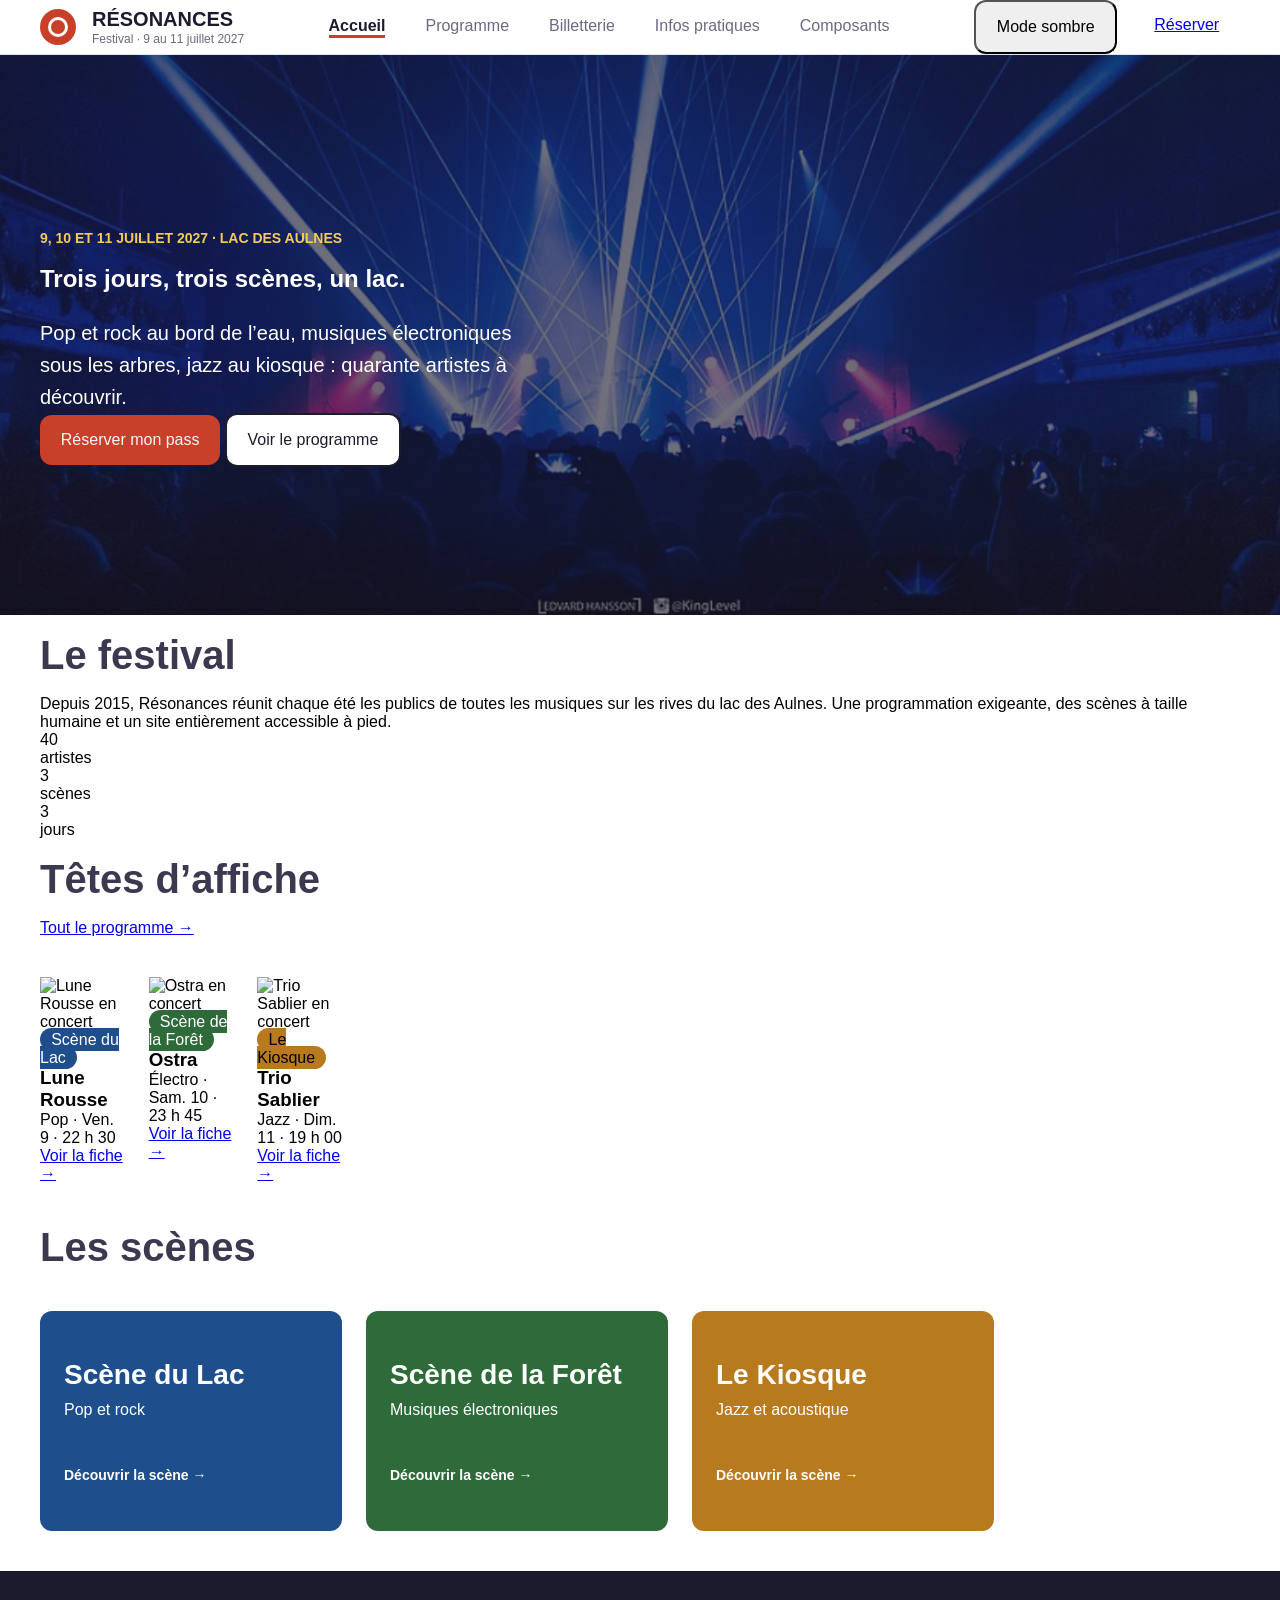
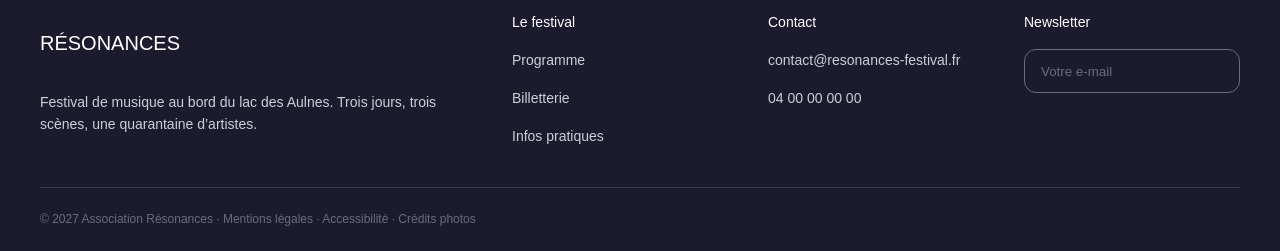
==== index.html @ cba418d6 "block 1 : intégration des pages Accueil et Programme" ====
<!DOCTYPE html>
<html lang="fr">

<head>
    <meta charset="UTF-8">
    <meta name="viewport" content="width=device-width, initial-scale=1.0">
    <title>Accueil</title>

    <link rel="stylesheet" href="./css/style.css">
</head>

<body>

    <header class="header">
        <div class="ly-container header__inner">
            <a class="header__logo" href="index.html">
                <span class="header__mark"></span>
                <div>
                    <p class="header__name">RÉSONANCES</p>
                    <p class="header__tagline">Festival · 9 au 11 juillet 2027</p>
                </div>
            </a>
            <nav class="header__nav" aria-label="Navigation principale">
                <a class="header__link is-active" href="index.html" aria-current="page">Accueil</a>
                <a class="header__link" href="./pages/programme.html">Programme</a>
                <a class="header__link" href="./pages/billeterie.html">Billetterie</a>
                <a class="header__link" href="./pages/infos.html">Infos pratiques</a>
                <a class="header__link" href="./pages/composants.html">Composants</a>
            </nav>
            <div class="header__actions">
                <button class="button button--outline" type="button" data-theme-toggle>Mode sombre</button>
                <a class="button button--primary" href="billetterie.html">Réserver</a>
            </div>
        </div>
    </header>

    <main>
        <section class="hero">
            <img class="hero__media" src="assets/img/hero.jpg" alt="">
            <div class="ly-container hero__content">
                <p class="hero__eyebrow">9, 10 et 11 juillet 2027 · Lac des Aulnes</p>
                <h1 class="hero__title">Trois jours, trois scènes, un lac.</h1>
                <p class="hero__text">Pop et rock au bord de l’eau, musiques électroniques sous les arbres, jazz au kiosque : quarante artistes à découvrir.</p>
            <div>
                <button class="button base-btn__button--main">Réserver mon pass</button>
                <button class="button color-btn__button--border">Voir le programme</button>
            </div>
        </section>

        <section class="section" aria-labelledby="festival-titre">
            <div class="ly-container intro">
                <div>
                    <h2 id="festival-titre" class="section__title">Le festival</h2>
                    <p class="intro__text">Depuis 2015, Résonances réunit chaque été les publics de toutes les musiques
                        sur
                        les rives du lac des Aulnes. Une programmation exigeante, des scènes à taille humaine et un site
                        entièrement accessible à pied.</p>
                </div>
                <div class="intro__stats">
                    <div class="stat">
                        <p class="stat__value">40</p>
                        <p class="stat__label">artistes</p>
                    </div>
                    <div class="stat">
                        <p class="stat__value">3</p>
                        <p class="stat__label">scènes</p>
                    </div>
                    <div class="stat">
                        <p class="stat__value">3</p>
                        <p class="stat__label">jours</p>
                    </div>
                </div>
            </div>
        </section>

        <section class="section" aria-labelledby="affiche-titre">
            <div class="ly-container">
                <div class="section__head">
                    <h2 class="section__title" id="affiche-titre">Têtes d’affiche</h2>
                    <a class="section__link" href="programme.html">Tout le programme →</a>
                </div>
                <div class="ly-grid">
                    <div class="card card--headliner theme-lake">
                        <img class="card__media" src="assets/img/lune-rousse.jpg" alt="Lune Rousse en concert">
                        <div class="card__body">
                            <span class="badge scene-badge__badge--lake">Scène du Lac</span>
                            <h3 class="card__title">Lune Rousse</h3>
                            <p class="card__meta">Pop · Ven. 9 · 22 h 30</p>
                            <a class="card__link" href="artiste.html">Voir la fiche →</a>
                        </div>
                    </div>
                    <div class="card card--headliner theme-forest">
                        <img class="card__media" src="assets/img/ostra.jpg" alt="Ostra en concert">
                        <div class="card__body">
                            <span class="badge scene-badge__badge--forest">Scène de la Forêt</span>
                            <h3 class="card__title">Ostra</h3>
                            <p class="card__meta">Électro · Sam. 10 · 23 h 45</p>
                            <a class="card__link" href="artiste.html">Voir la fiche →</a>
                        </div>
                    </div>
                    <div class="card card--headliner theme-kiosk">
                        <img class="card__media" src="assets/img/trio-sablier.jpg" alt="Trio Sablier en concert">
                        <div class="card__body">
                            <span class="badge scene-badge__badge--kiosque">Le Kiosque</span>
                            <h3 class="card__title">Trio Sablier</h3>
                            <p class="card__meta">Jazz · Dim. 11 · 19 h 00</p>
                            <a class="card__link" href="artiste.html">Voir la fiche →</a>
                        </div>
                    </div>
                </div>
            </div>
        </section>

        <section class="section section--last" aria-labelledby="scenes-titre">
            <div class="ly-container">
                <h2 class="section__title" id="scenes-titre">Les scènes</h2>
                <div class="ly-grid">
                    <div class="scene-banner theme-lake col-3">
                        <h3 class="scene-banner__title">Scène du Lac</h3>
                        <p class="scene-banner__genre">Pop et rock</p>
                        <a class="scene-banner__link" href="programme.html">Découvrir la scène →</a>
                    </div>
                    <div class="scene-banner theme-forest col-3">
                        <h3 class="scene-banner__title">Scène de la Forêt</h3>
                        <p class="scene-banner__genre">Musiques électroniques</p>
                        <a class="scene-banner__link" href="programme.html">Découvrir la scène →</a>
                    </div>
                    <div class="scene-banner theme-kiosk col-3">
                        <h3 class="scene-banner__title">Le Kiosque</h3>
                        <p class="scene-banner__genre">Jazz et acoustique</p>
                        <a class="scene-banner__link" href="programme.html">Découvrir la scène →</a>
                    </div>
                </div>
            </div>
        </section>
    </main>

    <footer class="footer">
        <div class="ly-container">
            <div class="footer__grid">
                <div class="footer__column">
                    <p class="footer__brand">RÉSONANCES</p>
                    <p>Festival de musique au bord du lac des Aulnes. Trois jours, trois scènes, une quarantaine
                        d’artistes.</p>
                </div>
                <div class="footer__column">
                    <p class="footer__title">Le festival</p>
                    <a class="footer__link" href="programme.html">Programme</a>
                    <a class="footer__link" href="billetterie.html">Billetterie</a>
                    <a class="footer__link" href="infos.html">Infos pratiques</a>
                </div>
                <div class="footer__column">
                    <p class="footer__title">Contact</p>
                    <a class="footer__link"
                        href="mailto:contact@resonances-festival.fr">contact@resonances-festival.fr</a>
                    <p>04 00 00 00 00</p>
                </div>
                <div class="footer__column">
                    <label class="footer__title" for="newsletter-email">Newsletter</label>
                    <input class="footer__input" id="newsletter-email" type="email" placeholder="Votre e-mail">
                </div>
            </div>
            <p class="footer__bottom">© 2027 Association Résonances · Mentions légales · Accessibilité · Crédits
                photos</p>
        </div>
    </footer>
</body>

</html>
---- css/style.css ----
@charset "UTF-8";
*,
*::before,
*::after {
  box-sizing: border-box;
  margin: 0;
  padding: 0;
}

body {
  font-family: "Inter", sans-serif;
}

.col-1 {
  grid-column: span 1;
}

.col-2 {
  grid-column: span 2;
}

.col-3 {
  grid-column: span 3;
}

.col-4 {
  grid-column: span 4;
}

.col-5 {
  grid-column: span 5;
}

.col-6 {
  grid-column: span 6;
}

.col-7 {
  grid-column: span 7;
}

.col-8 {
  grid-column: span 8;
}

.col-9 {
  grid-column: span 9;
}

.col-10 {
  grid-column: span 10;
}

.col-11 {
  grid-column: span 11;
}

.col-12 {
  grid-column: span 12;
}

:root {
  --color-main-text: #1c1b2e;
  --color-text-primary: #3a3950;
  --color-text-secondary: #6b6a80;
  --color-bg: #ffffff;
  --color-alt-bg: #f4f5f7;
  --color-border: #e3e5ea;
  --color-border-form: #cbd0d8;
  --color-main: #c8402a;
  --color-main-hover: #a3311f;
  --color-error: #b3261e;
  --color-lac: #1f4e8c;
  --color-foret: #2f6b3a;
  --color-kiosque: #b87a1e;
  --space-8px: 8px;
  --space-16px: 16px;
  --space-24px: 24px;
  --space-40px: 40px;
  --space-64px: 64px;
  --size-title-main: 56px;
  --weight-title-main: 800;
  --lh-title-main: 64px;
  --size-title-section: 40px;
  --weight-title-section: 700;
  --lh-title-section: 48px;
  --size-sub-title: 28px;
  --weight-sub-title: 700;
  --lh-sub-title: 36px;
  --size-text-intro: 20px;
  --weight-text-intro: 400;
  --lh-text-intro: 32px;
  --size-text: 16px;
  --weight-text: 400;
  --lh-text: 26px;
  --size-little-text: 14px;
  --weight-little-text: 400;
  --lh-little-text: 22px;
}

.section__title {
  color: #3a3950;
  font-size: 40px;
  font-weight: 700;
  line-height: 48px;
  margin: 16px auto;
}
.section__text {
  color: #6b6a80;
  font-size: 16px;
  font-weight: 400;
  line-height: 26px;
  margin: 16px auto;
  display: flex;
  flex-direction: column;
  gap: 16px;
}
.section__text::before {
  content: "";
  width: 100vw;
  height: 2px;
  background-color: #c8402a;
}

.label {
  color: #1c1b2e;
  font-size: 16px;
  font-weight: 700;
  line-height: 26px;
  align-self: center;
}

.color__circle {
  color: #6b6a80;
  font-size: 14px;
  font-weight: 400;
  display: flex;
  flex-direction: column;
  gap: 8px;
  width: 125px;
}
.color__circle::before {
  content: " ";
  height: 60px;
  width: 60px;
  border-radius: 999px;
}
.color__circle--text::before {
  background-color: #1c1b2e;
}
.color__circle--text-body::before {
  background-color: #3a3950;
}
.color__circle--text-muted::before {
  background-color: #6b6a80;
}
.color__circle--background-alt::before {
  background-color: #f4f5f7;
}
.color__circle--border::before {
  background-color: #e3e5ea;
}
.color__circle--border-field::before {
  background-color: #cbd0d8;
}
.color__circle--primary::before {
  background-color: #c8402a;
}
.color__circle--primary-hover::before {
  background-color: #a3311f;
}
.color__circle--accent::before {
  background-color: #f4c95d;
}
.color__circle--error::before {
  background-color: #b3261e;
}

.scene__card {
  height: 70px;
  width: 200px;
  border-radius: 12px;
  font-size: 16px;
  font-weight: 700;
  display: flex;
  flex-direction: column;
  align-items: center;
  justify-content: center;
}
.scene__card--lake {
  background-color: #1f4e8c;
  color: #f4f5f7;
}
.scene__card--forest {
  background-color: #2f6b3a;
  color: #f4f5f7;
}
.scene__card--kiosk {
  background-color: #b87a1e;
  color: #1c1b2e;
}

.typo {
  align-items: end;
}
.typo__type {
  color: #1c1b2e;
}
.typo__type--display {
  font-size: 56px;
  font-weight: 800;
  line-height: 64px;
}
.typo__type--heading {
  font-size: 40px;
  font-weight: 700;
  line-height: 48px;
}
.typo__type--subheading {
  font-size: 28px;
  font-weight: 700;
  line-height: 36px;
}
.typo__type--lead {
  font-size: 20px;
  font-weight: 400;
  line-height: 32px;
}
.typo__type--body {
  font-size: 16px;
  font-weight: 400;
  line-height: 26px;
}
.typo__type--small {
  font-size: 14px;
  font-weight: 400;
  line-height: 22px;
}

.space {
  align-items: end;
}
.space__size {
  color: #6b6a80;
  font-size: 14px;
  font-weight: 400;
  display: flex;
  align-items: flex-end;
  gap: 8px;
}
.space__size::before {
  content: " ";
  background-color: #c8402a;
}
.space__size--xs::before {
  width: 8px;
  height: 8px;
}
.space__size--sm::before {
  width: 16px;
  height: 16px;
}
.space__size--md::before {
  width: 24px;
  height: 24px;
}
.space__size--lg::before {
  width: 40px;
  height: 40px;
}
.space__size--xl::before {
  width: 64px;
  height: 64px;
}

.button {
  padding: 0.75em 1.3em;
  font-size: 16px;
  font-weight: 400;
  line-height: 26px;
  border-radius: 12px;
}

.base-btn__button--main {
  background-color: #c8402a;
  color: #f4f5f7;
  border: none;
}

.color-btn__button--primary {
  background-color: #c8402a;
  color: #f4f5f7;
  border: none;
}
.color-btn__button--secondary {
  background-color: #1c1b2e;
  color: #f4f5f7;
  border: none;
}
.color-btn__button--border {
  background-color: #ffffff;
  color: #1c1b2e;
  border: 2px solid #1c1b2e;
}
.color-btn__button--clear {
  background-color: #ffffff;
  color: #1c1b2e;
  border: none;
  width: 100%;
}
.color-btn__bg {
  background-color: #1c1b2e;
  padding: 20px 30px;
  border-radius: 12px;
}

.size-btn__button--small {
  font-size: 14px;
  background-color: #c8402a;
  color: #f4f5f7;
  border: none;
}
.size-btn__button--medium {
  background-color: #c8402a;
  color: #f4f5f7;
  border: none;
}
.size-btn__button--large {
  font-size: 28px;
  background-color: #c8402a;
  color: #f4f5f7;
  border: none;
}

.icon__button--plus {
  background-color: #c8402a;
  color: #f4f5f7;
  border: none;
}
.icon__button--reserved {
  background-color: #1c1b2e;
  color: #f4f5f7;
  border: none;
}
.icon__button--like {
  background-color: #ffffff;
  color: #1c1b2e;
  border: 2px solid #1c1b2e;
}
.icon__button--more {
  background-color: #ffffff;
  color: #1c1b2e;
  border: 2px solid #1c1b2e;
}
.icon__text--plus::before {
  content: "+";
  margin-right: 8px;
}
.icon__text--reserved::before {
  content: "🎟️";
  margin-right: 8px;
}
.icon__text--more::before {
  content: "←";
  margin-right: 8px;
}

.combi-state__button--combo {
  font-size: 28px;
  background-color: #1c1b2e;
  color: #f4f5f7;
  border: none;
}
.combi-state__button--hover {
  background-color: rgb(61.9024469292%, 19.8087830173%, 12.9995138551%);
  color: #f4f5f7;
  border: none;
}
.combi-state__button--focus {
  background-color: #c8402a;
  color: #f4f5f7;
  border: none;
  outline: 0.2em solid rgb(90.4375303841%, 59.4733430562%, 54.4644304003%);
  outline-offset: 0.2em;
}
.combi-state__button--off {
  background-color: #c8402a;
  color: #f4f5f7;
  border: none;
  opacity: 50%;
}
.combi-state__button--load {
  background-color: #c8402a;
  color: #f4f5f7;
  border: none;
}

.badge {
  padding: 0.2em 0.7em;
  border-radius: 12px;
  align-content: center;
  text-align: center;
}

.base-badge__badge--main {
  background-color: #f4f5f7;
}

.scene-badge__badge--lake {
  background-color: #1f4e8c;
  color: #ffffff;
}
.scene-badge__badge--forest {
  background-color: #2f6b3a;
  color: #ffffff;
}
.scene-badge__badge--kiosque {
  background-color: #b87a1e;
}

.statut__badge--new {
  background-color: rgb(188, 237, 188);
  color: rgb(0, 97, 0);
}
.statut__badge--last {
  background-color: lightyellow;
  color: rgb(165, 110, 42);
}
.statut__badge--complet {
  background-color: rgb(250, 184, 184);
  color: rgb(248, 32, 32);
}

.size-badge__badge--small {
  font-size: 14px;
  background-color: #1f4e8c;
  color: #ffffff;
}
.size-badge__badge--large {
  font-size: 20px;
  background-color: #1f4e8c;
  color: #ffffff;
}

.style__badge--radius {
  background-color: #2f6b3a;
  color: #ffffff;
}
.style__badge--border {
  background-color: #ffffff;
  border: 2px solid #2f6b3a;
  color: #2f6b3a;
}
.style__badge--angle {
  background-color: #b87a1e;
  border-radius: 0px;
}

.ly-grid {
  margin: 40px auto;
  width: 100vw;
  display: grid;
  grid-template-columns: repeat(12, 1fr);
  gap: 24px;
}

.header {
  border-bottom: 1px solid #e3e5ea;
  background-color: #ffffff;
}
.header__inner {
  display: flex;
  flex-wrap: wrap;
  align-items: center;
  justify-content: space-between;
  gap: 16px 40px;
}
.header__logo {
  display: flex;
  align-items: center;
  gap: 16px;
  text-decoration: none;
}
.header__mark {
  position: relative;
  width: 36px;
  height: 36px;
  border-radius: 999px;
  background-color: #c8402a;
}
.header__mark::after {
  content: "";
  position: absolute;
  inset: 0;
  width: 20px;
  height: 20px;
  margin: auto;
  border: 3px solid #ffffff;
  border-radius: 999px;
}
.header__name {
  font-size: 20px;
  font-weight: 700;
  line-height: 1.25;
  color: #1c1b2e;
}
.header__tagline {
  font-size: 12px;
  line-height: 1.25;
  color: #6b6a80;
}
.header__nav {
  display: flex;
  flex-wrap: wrap;
  gap: 8px 40px;
}
.header__link {
  color: #6b6a80;
  text-decoration: none;
}
.header__link:hover, .header__link.is-active {
  color: #1c1b2e;
}
.header__link.is-active {
  font-weight: 700;
  border-bottom: 3px solid #c8402a;
}
.header__actions {
  display: flex;
  gap: 16px;
}

.ly-section {
  padding-top: 80px;
}
.ly-section--compact {
  padding-top: 64px;
}
.ly-section--last {
  padding-bottom: 80px;
}
.ly-section__head {
  display: flex;
  align-items: center;
  justify-content: space-between;
  gap: 8px 24px;
  margin-bottom: 24px;
}
.ly-section__title {
  margin-bottom: 24px;
}
.ly-section__head .ly-section__title {
  margin-bottom: 0;
}
.ly-section__title--day {
  padding-bottom: 8px;
  border-bottom: 1px solid #e3e5ea;
  font-size: 28px;
  line-height: 36px;
}
.ly-section__link {
  font-weight: 700;
  color: #c8402a;
  text-decoration: none;
}
.ly-section__link:hover {
  text-decoration: underline;
}

.l-toolbar {
  display: flex;
  align-items: flex-end;
  justify-content: space-between;
  gap: 16px 24px;
  padding-top: 8px;
}
.l-toolbar__label {
  margin-bottom: 8px;
  font-size: 13px;
  font-weight: 700;
  line-height: 1.23;
  color: #6b6a80;
}
.l-toolbar__count {
  margin-bottom: 8px;
  font-size: 14px;
  line-height: 22px;
  color: #6b6a80;
}

.footer {
  padding-top: 40px;
  padding-bottom: 24px;
  font-size: 14px;
  line-height: 22px;
  color: #cbd0d8;
  background-color: #1c1b2e;
}
.footer__grid {
  display: grid;
  gap: 40px;
  grid-template-columns: 2fr 1fr 1fr 1fr;
}
.footer__column {
  display: flex;
  flex-direction: column;
  gap: 16px;
}
.footer__brand {
  font-size: 20px;
  font-weight: 400;
  line-height: 64px;
  color: #ffffff;
}
.footer__title {
  font-weight: 400;
  color: #ffffff;
}
.footer__link {
  color: inherit;
  text-decoration: none;
}
.footer__link:hover {
  text-decoration: underline;
}
.footer__input {
  min-height: 44px;
  padding: 0 16px;
  border: 1px solid #6b6a80;
  border-radius: 12px;
  color: #ffffff;
  background-color: #1c1b2e;
}
.footer__input::placeholder {
  color: #6b6a80;
}
.footer__bottom {
  margin-top: 40px;
  padding-top: 24px;
  border-top: 1px solid #3a3950;
  font-size: 12px;
  line-height: 1.25;
  color: #6b6a80;
}

.hero {
  position: relative;
  display: flex;
  align-items: center;
  min-height: 560px;
  padding: 64px 0 40px;
  color: #ffffff;
  background-color: #1c1b2e;
}
.hero__media {
  position: absolute;
  inset: 0;
  width: 100%;
  height: 100%;
  object-fit: cover;
}
.hero::after {
  content: "";
  position: absolute;
  inset: 0;
  background-color: rgba(28, 27, 46, 0.6196078431);
}
.hero__content {
  position: relative;
  z-index: 1;
}
.hero__eyebrow {
  margin-bottom: 16px;
  font-size: 14px;
  font-weight: 700;
  line-height: 22px;
  text-transform: uppercase;
  color: #f4c95d;
}
.hero__title {
  max-width: 720px;
  color: #ffffff;
}
.hero__text {
  max-width: 500px;
  margin-top: 24px;
  font-size: 20px;
  line-height: 32px;
}
.hero__actions {
  display: flex;
  gap: 16px;
  margin-top: 24px;
}

.theme-lake {
  --scene-color: #1f4e8c;
}

.theme-forest {
  --scene-color: #2f6b3a;
}

.theme-kiosk {
  --scene-color: #b87a1e;
}

.ly-container {
  width: 100%;
  max-width: 1248px;
  margin-left: auto;
  margin-right: auto;
  padding-left: 24px;
  padding-right: 24px;
}

.scene-banner {
  display: flex;
  flex-direction: column;
  justify-content: flex-end;
  min-height: 220px;
  gap: 8px;
  padding: 24px;
  border-radius: 12px;
  color: #ffffff;
  background-color: var(--scene-color, #1c1b2e);
}
.scene-banner__title {
  font-size: 28px;
  font-weight: 700;
  line-height: 1.28;
  color: inherit;
}
.scene-banner__link {
  margin-top: 16px;
  font-size: 14px;
  font-weight: 700;
  line-height: 64px;
  color: inherit;
  text-decoration: none;
}
.scene-banner__link:hover {
  text-decoration: underline;
}

/*# sourceMappingURL=style.css.map */
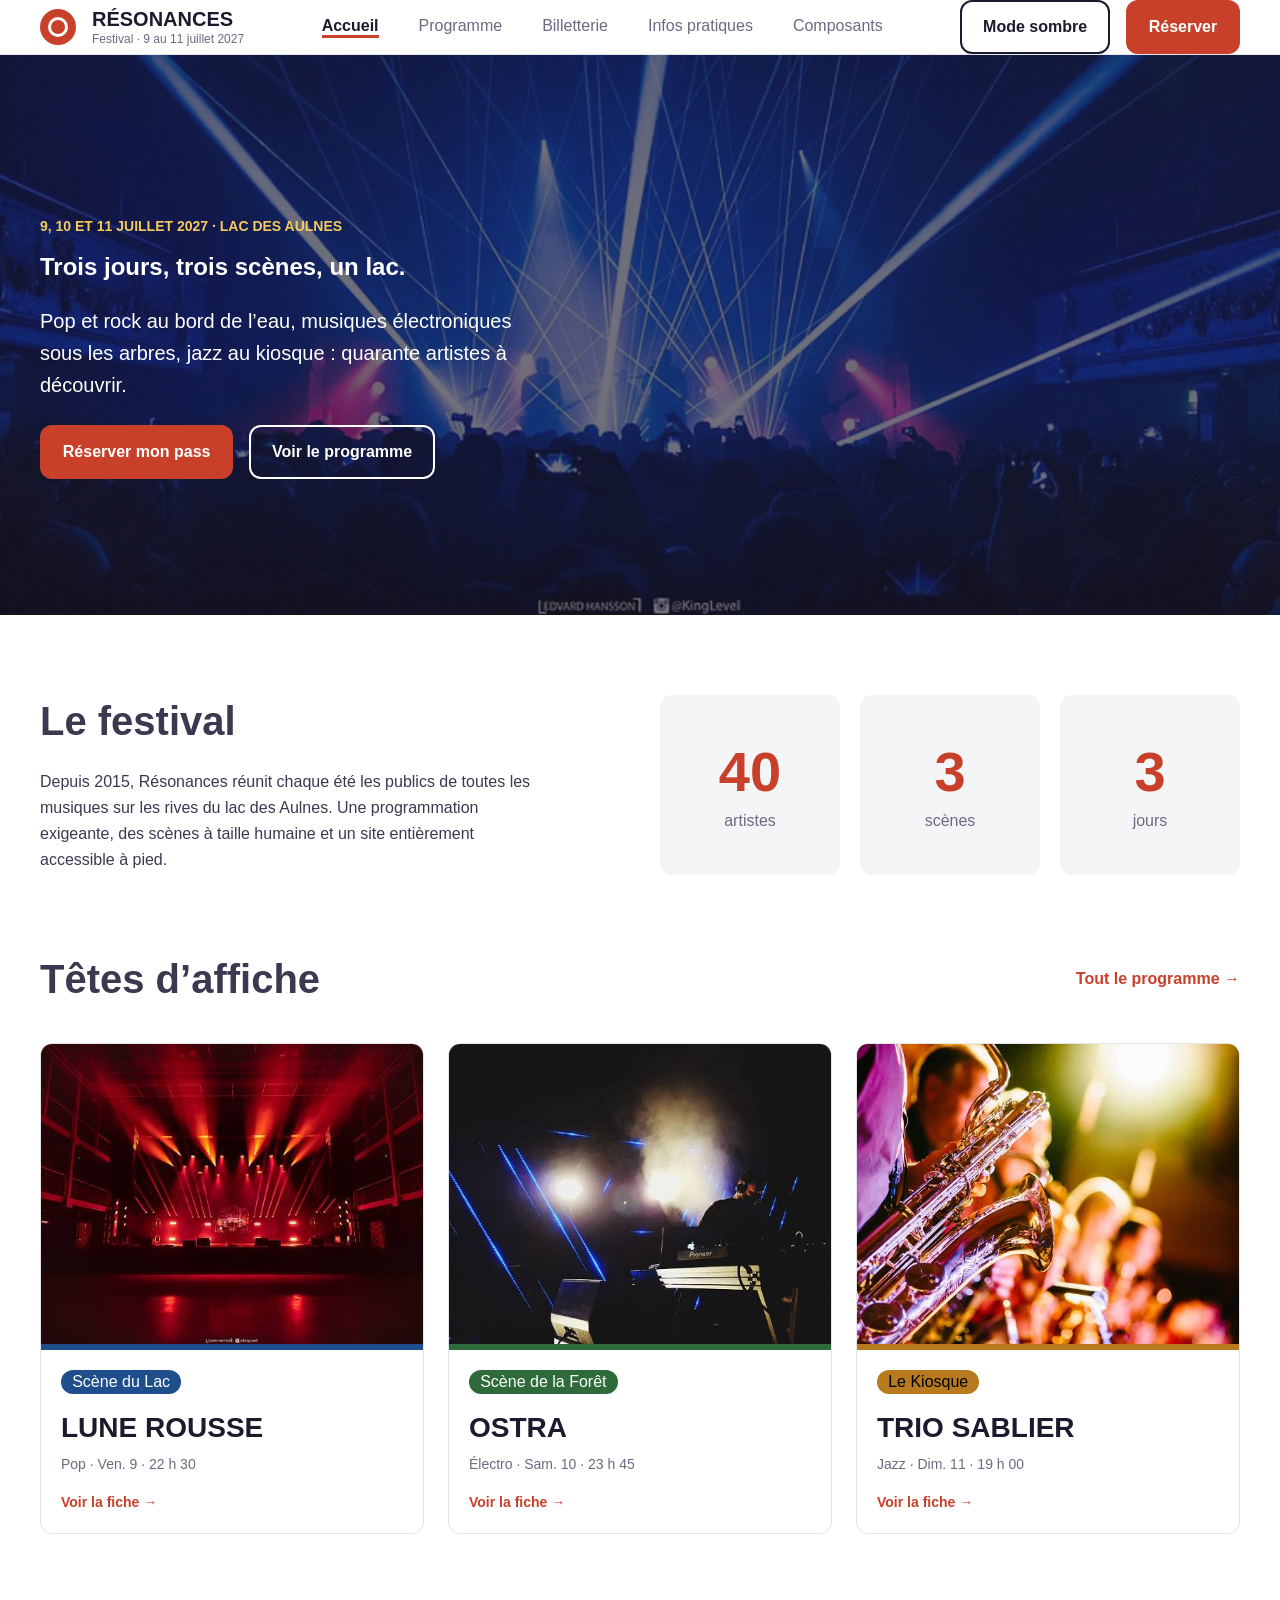
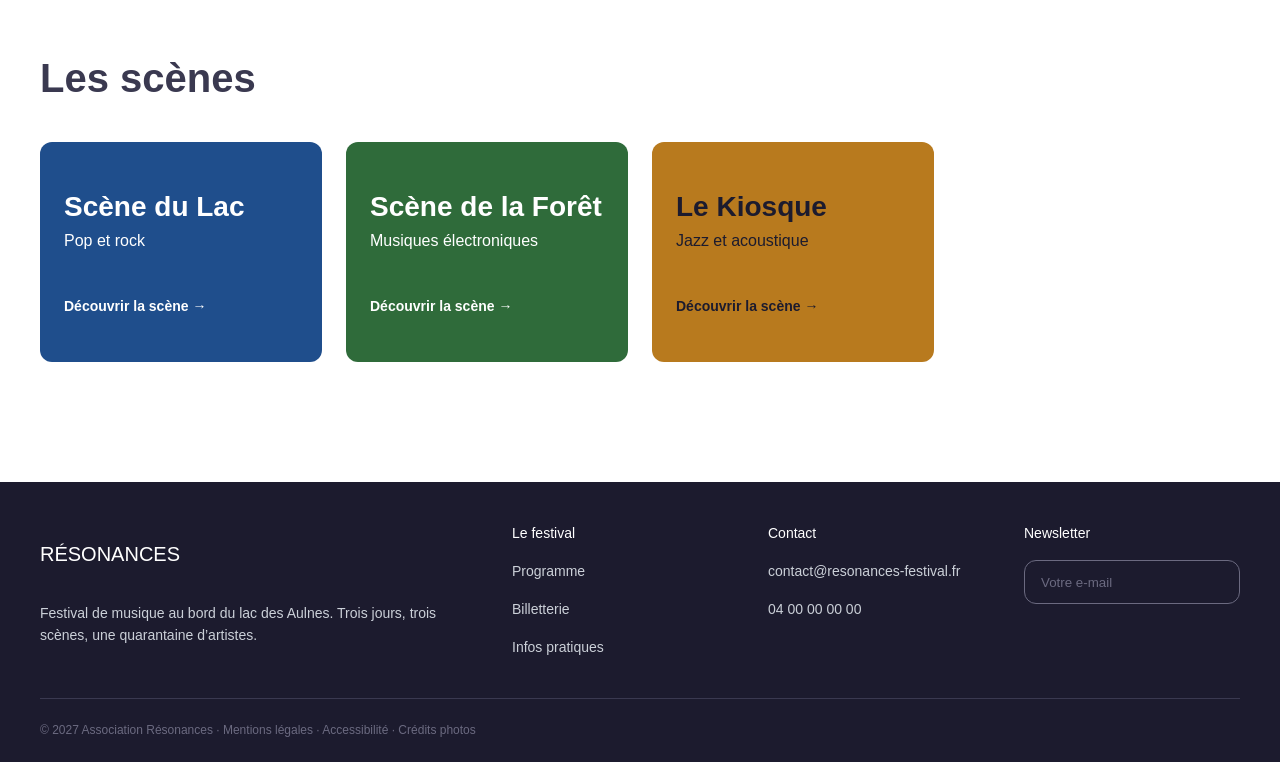
==== commit e035f108: "Bloc 2 : intégration des pages Fiche artiste, Billetterie et Infos pratiques" ====
--- a/index.html
+++ b/index.html
@@ -4,7 +4,7 @@
 <head>
     <meta charset="UTF-8">
     <meta name="viewport" content="width=device-width, initial-scale=1.0">
-    <title>Accueil</title>
+    <title>Festival Résonances</title>
 
     <link rel="stylesheet" href="./css/style.css">
 </head>
@@ -29,7 +29,7 @@
             </nav>
             <div class="header__actions">
                 <button class="button button--outline" type="button" data-theme-toggle>Mode sombre</button>
-                <a class="button button--primary" href="billetterie.html">Réserver</a>
+                <a class="button button--primary" href="./pages/billeterie.html">Réserver</a>
             </div>
         </div>
     </header>
@@ -40,17 +40,19 @@
             <div class="ly-container hero__content">
                 <p class="hero__eyebrow">9, 10 et 11 juillet 2027 · Lac des Aulnes</p>
                 <h1 class="hero__title">Trois jours, trois scènes, un lac.</h1>
-                <p class="hero__text">Pop et rock au bord de l’eau, musiques électroniques sous les arbres, jazz au kiosque : quarante artistes à découvrir.</p>
-            <div>
-                <button class="button base-btn__button--main">Réserver mon pass</button>
-                <button class="button color-btn__button--border">Voir le programme</button>
+                <p class="hero__text">Pop et rock au bord de l’eau, musiques électroniques sous les arbres, jazz au
+                    kiosque : quarante artistes à découvrir.</p>
+                <div class="hero__actions">
+                    <a class="button button--primary" href="./pages/billeterie.html">Réserver mon pass</a>
+                    <a class="button button--ghost-light" href="./pages/programme.html">Voir le programme</a>
+                </div>
             </div>
         </section>
 
-        <section class="section" aria-labelledby="festival-titre">
+        <section class="ly-section" aria-labelledby="festival-titre">
             <div class="ly-container intro">
                 <div>
-                    <h2 id="festival-titre" class="section__title">Le festival</h2>
+                    <h2 id="festival-titre" class="ly-section__title">Le festival</h2>
                     <p class="intro__text">Depuis 2015, Résonances réunit chaque été les publics de toutes les musiques
                         sur
                         les rives du lac des Aulnes. Une programmation exigeante, des scènes à taille humaine et un site
@@ -73,62 +75,62 @@
             </div>
         </section>
 
-        <section class="section" aria-labelledby="affiche-titre">
+        <section class="ly-section" aria-labelledby="affiche-titre">
             <div class="ly-container">
-                <div class="section__head">
-                    <h2 class="section__title" id="affiche-titre">Têtes d’affiche</h2>
-                    <a class="section__link" href="programme.html">Tout le programme →</a>
+                <div class="ly-section__head">
+                    <h2 class="ly-section__title" id="affiche-titre">Têtes d’affiche</h2>
+                    <a class="ly-section__link" href="./pages/programme.html">Tout le programme →</a>
                 </div>
                 <div class="ly-grid">
-                    <div class="card card--headliner theme-lake">
+                    <div class="card card--headliner theme-lake col-4">
                         <img class="card__media" src="assets/img/lune-rousse.jpg" alt="Lune Rousse en concert">
                         <div class="card__body">
                             <span class="badge scene-badge__badge--lake">Scène du Lac</span>
                             <h3 class="card__title">Lune Rousse</h3>
                             <p class="card__meta">Pop · Ven. 9 · 22 h 30</p>
-                            <a class="card__link" href="artiste.html">Voir la fiche →</a>
+                            <a class="card__link" href="./pages/ficheArtiste.html">Voir la fiche →</a>
                         </div>
                     </div>
-                    <div class="card card--headliner theme-forest">
+                    <div class="card card--headliner theme-forest col-4">
                         <img class="card__media" src="assets/img/ostra.jpg" alt="Ostra en concert">
                         <div class="card__body">
                             <span class="badge scene-badge__badge--forest">Scène de la Forêt</span>
                             <h3 class="card__title">Ostra</h3>
                             <p class="card__meta">Électro · Sam. 10 · 23 h 45</p>
-                            <a class="card__link" href="artiste.html">Voir la fiche →</a>
+                            <a class="card__link" href="./pages/ficheArtiste.html">Voir la fiche →</a>
                         </div>
                     </div>
-                    <div class="card card--headliner theme-kiosk">
+                    <div class="card card--headliner theme-kiosk col-4">
                         <img class="card__media" src="assets/img/trio-sablier.jpg" alt="Trio Sablier en concert">
                         <div class="card__body">
                             <span class="badge scene-badge__badge--kiosque">Le Kiosque</span>
                             <h3 class="card__title">Trio Sablier</h3>
                             <p class="card__meta">Jazz · Dim. 11 · 19 h 00</p>
-                            <a class="card__link" href="artiste.html">Voir la fiche →</a>
+                            <a class="card__link" href="./pages/ficheArtiste.html">Voir la fiche →</a>
                         </div>
                     </div>
                 </div>
             </div>
         </section>
 
-        <section class="section section--last" aria-labelledby="scenes-titre">
+        <section class="ly-section ly-section--last" aria-labelledby="scenes-titre">
             <div class="ly-container">
-                <h2 class="section__title" id="scenes-titre">Les scènes</h2>
+                <h2 class="ly-section__title" id="scenes-titre">Les scènes</h2>
                 <div class="ly-grid">
                     <div class="scene-banner theme-lake col-3">
                         <h3 class="scene-banner__title">Scène du Lac</h3>
                         <p class="scene-banner__genre">Pop et rock</p>
-                        <a class="scene-banner__link" href="programme.html">Découvrir la scène →</a>
+                        <a class="scene-banner__link" href="./pages/programme.html">Découvrir la scène →</a>
                     </div>
                     <div class="scene-banner theme-forest col-3">
                         <h3 class="scene-banner__title">Scène de la Forêt</h3>
                         <p class="scene-banner__genre">Musiques électroniques</p>
-                        <a class="scene-banner__link" href="programme.html">Découvrir la scène →</a>
+                        <a class="scene-banner__link" href="./pages/programme.html">Découvrir la scène →</a>
                     </div>
                     <div class="scene-banner theme-kiosk col-3">
                         <h3 class="scene-banner__title">Le Kiosque</h3>
                         <p class="scene-banner__genre">Jazz et acoustique</p>
-                        <a class="scene-banner__link" href="programme.html">Découvrir la scène →</a>
+                        <a class="scene-banner__link" href="./pages/programme.html">Découvrir la scène →</a>
                     </div>
                 </div>
             </div>
@@ -145,9 +147,9 @@
                 </div>
                 <div class="footer__column">
                     <p class="footer__title">Le festival</p>
-                    <a class="footer__link" href="programme.html">Programme</a>
-                    <a class="footer__link" href="billetterie.html">Billetterie</a>
-                    <a class="footer__link" href="infos.html">Infos pratiques</a>
+                    <a class="footer__link" href="./pages/programme.html">Programme</a>
+                    <a class="footer__link" href="./pages/billeterie.html">Billetterie</a>
+                    <a class="footer__link" href="./pages/infos.html">Infos pratiques</a>
                 </div>
                 <div class="footer__column">
                     <p class="footer__title">Contact</p>
@@ -164,6 +166,8 @@
                 photos</p>
         </div>
     </footer>
+
+    <script src="./js/main.js"></script>
 </body>
 
 </html>
--- a/css/style.css
+++ b/css/style.css
@@ -73,11 +73,18 @@
   --color-lac: #1f4e8c;
   --color-foret: #2f6b3a;
   --color-kiosque: #b87a1e;
+  --color-text-disabled: #9a9da8;
+  --color-focus-ring: #f2b8ac;
+  --color-success: #2f6b3a;
   --space-8px: 8px;
   --space-16px: 16px;
   --space-24px: 24px;
   --space-40px: 40px;
   --space-64px: 64px;
+  --space-20px: 20px;
+  --space-32px: 32px;
+  --space-48px: 48px;
+  --space-80px: 80px;
   --size-title-main: 56px;
   --weight-title-main: 800;
   --lh-title-main: 64px;
@@ -96,6 +103,13 @@
   --size-little-text: 14px;
   --weight-little-text: 400;
   --lh-little-text: 22px;
+  --size-large: 18px;
+  --size-title-xl: 24px;
+  --size-label: 15px;
+  --lh-label: 18px;
+  --lh-info: 28px;
+  --size-caption: 13px;
+  --lh-caption: 16px;
 }
 
 .section__title {
@@ -458,7 +472,7 @@
 
 .ly-grid {
   margin: 40px auto;
-  width: 100vw;
+  width: 100%;
   display: grid;
   grid-template-columns: repeat(12, 1fr);
   gap: 24px;
@@ -547,10 +561,18 @@
   margin-bottom: 24px;
 }
 .ly-section__title {
+  color: #3a3950;
+  font-size: 40px;
+  font-weight: 700;
+  line-height: 48px;
   margin-bottom: 24px;
 }
 .ly-section__head .ly-section__title {
   margin-bottom: 0;
+}
+.ly-section__title--sub {
+  font-size: 28px;
+  line-height: 36px;
 }
 .ly-section__title--day {
   padding-bottom: 8px;
@@ -695,14 +717,17 @@
 
 .theme-lake {
   --scene-color: #1f4e8c;
+  --scene-contrast: #ffffff;
 }
 
 .theme-forest {
   --scene-color: #2f6b3a;
+  --scene-contrast: #ffffff;
 }
 
 .theme-kiosk {
   --scene-color: #b87a1e;
+  --scene-contrast: #1c1b2e;
 }
 
 .ly-container {
@@ -722,7 +747,7 @@
   gap: 8px;
   padding: 24px;
   border-radius: 12px;
-  color: #ffffff;
+  color: var(--scene-contrast, #ffffff);
   background-color: var(--scene-color, #1c1b2e);
 }
 .scene-banner__title {
@@ -743,4 +768,599 @@
   text-decoration: underline;
 }
 
+.button--primary, .button--secondary, .button--outline, .button--ghost-light, .button--scene {
+  display: inline-block;
+  border: 2px solid transparent;
+  font-weight: 700;
+  text-align: center;
+  text-decoration: none;
+  cursor: pointer;
+}
+.button--primary:focus-visible, .button--secondary:focus-visible, .button--outline:focus-visible, .button--ghost-light:focus-visible, .button--scene:focus-visible {
+  outline: none;
+  box-shadow: 0 0 0 3px #f2b8ac;
+}
+.button--primary {
+  color: #ffffff;
+  background-color: #c8402a;
+}
+.button--primary:hover {
+  background-color: #a3311f;
+}
+.button--secondary {
+  color: #ffffff;
+  background-color: #1c1b2e;
+}
+.button--secondary:hover {
+  background-color: #3a3950;
+}
+.button--outline {
+  border-color: #1c1b2e;
+  color: #1c1b2e;
+  background-color: transparent;
+}
+.button--outline:hover {
+  background-color: #f4f5f7;
+}
+.button--ghost-light {
+  border-color: #ffffff;
+  color: #ffffff;
+  background-color: transparent;
+}
+.button--ghost-light:hover {
+  color: #1c1b2e;
+  background-color: #ffffff;
+}
+.button--scene {
+  color: var(--scene-contrast, #ffffff);
+  background-color: var(--scene-color, #c8402a);
+}
+.button--scene:hover {
+  opacity: 0.9;
+}
+
+.badge--inverse {
+  font-size: 14px;
+  font-weight: 700;
+  color: var(--scene-color, #1c1b2e);
+  background-color: #ffffff;
+}
+
+.card {
+  display: flex;
+  flex-direction: column;
+  overflow: hidden;
+  border: 1px solid #e3e5ea;
+  border-radius: 12px;
+  background-color: #ffffff;
+}
+.card__media {
+  width: 100%;
+  height: 216px;
+  object-fit: cover;
+}
+.card__body {
+  display: flex;
+  flex-direction: column;
+  flex-grow: 1;
+  align-items: flex-start;
+  gap: 8px;
+  padding: 20px;
+  border-top: 6px solid var(--scene-color, #e3e5ea);
+}
+.card__title {
+  margin-top: 8px;
+  font-size: 20px;
+  font-weight: 700;
+  line-height: 1.25;
+  color: #1c1b2e;
+}
+.card__meta {
+  font-size: 14px;
+  line-height: 22px;
+  color: #6b6a80;
+}
+.card__link {
+  margin-top: 8px;
+  font-size: 14px;
+  font-weight: 700;
+  line-height: 22px;
+  color: #c8402a;
+  text-decoration: none;
+}
+.card__link:hover {
+  text-decoration: underline;
+}
+.card--headliner .card__media {
+  height: 300px;
+}
+.card--headliner .card__title {
+  font-size: 28px;
+  text-transform: uppercase;
+}
+
+.page-title {
+  padding: 48px 0;
+  background-color: #f4f5f7;
+}
+.page-title__breadcrumb {
+  font-size: 14px;
+  line-height: 22px;
+  color: #6b6a80;
+}
+.page-title__title {
+  margin-top: 16px;
+  font-size: 40px;
+  font-weight: 700;
+  line-height: 48px;
+  color: #1c1b2e;
+}
+.page-title__lead {
+  margin-top: 8px;
+  font-size: 20px;
+  line-height: 32px;
+  color: #3a3950;
+}
+
+.artist-header {
+  padding: 48px 0 64px;
+  color: var(--scene-contrast, #ffffff);
+  background-color: var(--scene-color, #1c1b2e);
+}
+.artist-header__inner {
+  display: flex;
+  flex-direction: column;
+  align-items: flex-start;
+}
+.artist-header__breadcrumb {
+  margin-bottom: 24px;
+  font-size: 14px;
+  line-height: 22px;
+}
+.artist-header__title {
+  margin-top: 8px;
+  font-size: 56px;
+  font-weight: 800;
+  line-height: 64px;
+  text-transform: uppercase;
+  color: inherit;
+}
+.artist-header__meta {
+  margin-top: 16px;
+  font-size: 20px;
+  line-height: 32px;
+}
+
+.artist {
+  display: grid;
+  grid-template-columns: 560px 1fr;
+  gap: 64px;
+  align-items: start;
+}
+.artist__media {
+  display: block;
+  width: 100%;
+  height: 420px;
+  border-radius: 12px;
+  object-fit: cover;
+}
+.artist__heading {
+  font-size: 28px;
+  font-weight: 700;
+  line-height: 36px;
+  color: #1c1b2e;
+}
+.artist__text {
+  max-width: 440px;
+  margin-top: 16px;
+  font-size: 16px;
+  line-height: 26px;
+  color: #3a3950;
+}
+.artist__infos {
+  display: flex;
+  flex-direction: column;
+  gap: 8px;
+  margin-top: 40px;
+  padding: 24px;
+  border-radius: 12px;
+  background-color: #f4f5f7;
+}
+.artist__row {
+  display: grid;
+  grid-template-columns: 112px 1fr;
+  align-items: center;
+}
+.artist__label {
+  font-size: 14px;
+  font-weight: 700;
+  line-height: 22px;
+  color: #6b6a80;
+}
+.artist__value {
+  margin: 0;
+  color: #1c1b2e;
+}
+.artist__actions {
+  display: flex;
+  gap: 16px;
+  margin-top: 24px;
+}
+
+.pass {
+  position: relative;
+  display: flex;
+  flex-direction: column;
+  gap: 16px;
+  padding: 32px;
+  border: 1px solid #e3e5ea;
+  border-radius: 12px;
+  background-color: #ffffff;
+}
+.pass__ribbon {
+  position: absolute;
+  top: -16px;
+  left: 24px;
+  display: flex;
+  align-items: center;
+  height: 32px;
+  padding: 0 24px;
+  border-radius: 999px;
+  font-size: 13px;
+  font-weight: 700;
+  line-height: 1;
+  color: #1c1b2e;
+  background-color: #f4c95d;
+}
+.pass__title {
+  font-size: 20px;
+  font-weight: 700;
+  line-height: 1.25;
+  color: #1c1b2e;
+}
+.pass__price {
+  font-size: 40px;
+  font-weight: 700;
+  line-height: 48px;
+  color: #c8402a;
+}
+.pass__text {
+  font-size: 14px;
+  line-height: 22px;
+  color: #6b6a80;
+}
+.pass__features {
+  display: flex;
+  flex-direction: column;
+  flex-grow: 1;
+  gap: 16px;
+  padding-top: 24px;
+  border-top: 1px solid #e3e5ea;
+  list-style: none;
+}
+.pass__feature {
+  font-size: 15px;
+  line-height: 18px;
+  color: #3a3950;
+}
+.pass__feature::before {
+  content: "✓";
+  margin-right: 8px;
+  font-weight: 700;
+  color: #2f6b3a;
+}
+.pass__action {
+  margin-top: 16px;
+}
+.pass--featured {
+  border-color: #1c1b2e;
+  background-color: #1c1b2e;
+}
+.pass--featured .pass__title {
+  color: #ffffff;
+}
+.pass--featured .pass__price {
+  color: #f4c95d;
+}
+.pass--featured .pass__text {
+  color: #cbd0d8;
+}
+.pass--featured .pass__features {
+  border-top-color: #3a3950;
+}
+.pass--featured .pass__feature {
+  color: #ffffff;
+}
+.pass--featured .pass__feature::before {
+  color: #f4c95d;
+}
+
+.booking-form {
+  padding: 48px;
+  border: 1px solid #e3e5ea;
+  border-radius: 12px;
+  background-color: #ffffff;
+}
+.booking-form__title {
+  font-size: 28px;
+  font-weight: 700;
+  line-height: 36px;
+  color: #1c1b2e;
+}
+.booking-form__hint {
+  margin-top: 8px;
+  font-size: 14px;
+  line-height: 22px;
+  color: #6b6a80;
+}
+.booking-form__grid {
+  display: grid;
+  grid-template-columns: 1fr 1fr;
+  gap: 24px;
+  align-items: start;
+  margin-top: 24px;
+}
+.booking-form__terms {
+  margin-top: 40px;
+}
+.booking-form__footer {
+  display: flex;
+  align-items: center;
+  justify-content: space-between;
+  margin-top: 48px;
+}
+.booking-form__total {
+  font-size: 20px;
+  font-weight: 700;
+  line-height: 1.25;
+  color: #1c1b2e;
+}
+
+.field {
+  display: flex;
+  flex-direction: column;
+  gap: 8px;
+  min-width: 200px;
+}
+.field__label {
+  font-size: 14px;
+  font-weight: 700;
+  line-height: 22px;
+  color: #1c1b2e;
+}
+.field__input, .field__select {
+  min-height: 48px;
+  padding: 0 16px;
+  border: 1px solid #cbd0d8;
+  border-radius: 6px;
+  font: inherit;
+  color: #1c1b2e;
+  background-color: #ffffff;
+}
+.field__input:focus, .field__input.is-focused, .field__select:focus, .field__select.is-focused {
+  outline: none;
+  border-color: #c8402a;
+  box-shadow: 0 0 0 1px #c8402a, 0 0 0 4px #f2b8ac;
+}
+.field__input.is-error, .field__select.is-error {
+  border-color: #b3261e;
+  box-shadow: 0 0 0 1px #b3261e;
+}
+.field__input:disabled, .field__select:disabled {
+  color: #9a9da8;
+  background-color: #f4f5f7;
+  cursor: not-allowed;
+}
+.field__message {
+  font-size: 13px;
+  line-height: 16px;
+  color: #6b6a80;
+}
+.field__message--error {
+  color: #b3261e;
+}
+
+.checkbox {
+  display: inline-flex;
+  align-items: center;
+  gap: 16px;
+  cursor: pointer;
+}
+.checkbox__input {
+  width: 22px;
+  height: 22px;
+  margin: 0;
+  accent-color: #c8402a;
+  cursor: pointer;
+}
+.checkbox__label {
+  font-size: 15px;
+  line-height: 18px;
+  color: #3a3950;
+}
+
+.info-block {
+  display: grid;
+  grid-template-columns: 44px 1fr;
+  gap: 24px 16px;
+  align-content: start;
+  align-items: center;
+  min-height: 300px;
+  padding: 32px;
+  border: 1px solid #e3e5ea;
+  border-radius: 12px;
+  background-color: #ffffff;
+}
+.info-block__number {
+  display: flex;
+  align-items: center;
+  justify-content: center;
+  width: 44px;
+  height: 44px;
+  border-radius: 999px;
+  font-size: 16px;
+  font-weight: 700;
+  color: #c8402a;
+  background-color: #f4f5f7;
+}
+.info-block__title {
+  font-size: 20px;
+  font-weight: 700;
+  line-height: 1.25;
+  color: #1c1b2e;
+}
+.info-block__text {
+  grid-column: 1/-1;
+  font-size: 15px;
+  line-height: 28px;
+  color: #3a3950;
+}
+
+.faq {
+  display: flex;
+  flex-direction: column;
+  gap: 16px;
+  width: 100%;
+}
+.faq__item {
+  border: 1px solid #e3e5ea;
+  border-radius: 12px;
+  background-color: #ffffff;
+}
+.faq__item.is-open {
+  border-color: #1c1b2e;
+  box-shadow: 0 0 0 1px #1c1b2e;
+}
+.faq__question {
+  display: flex;
+  align-items: center;
+  justify-content: space-between;
+  gap: 16px;
+  width: 100%;
+  padding: 24px 32px;
+  border: 0;
+  font-family: inherit;
+  font-size: 18px;
+  font-weight: 700;
+  line-height: 1.25;
+  text-align: left;
+  color: #1c1b2e;
+  background-color: transparent;
+  cursor: pointer;
+}
+.faq__icon {
+  flex-shrink: 0;
+  width: 10px;
+  height: 10px;
+  border-right: 2px solid #1c1b2e;
+  border-bottom: 2px solid #1c1b2e;
+  transform: rotate(45deg);
+}
+.faq__answer {
+  display: none;
+  max-width: 844px;
+  padding: 0 32px 24px;
+  font-size: 16px;
+  line-height: 26px;
+  color: #3a3950;
+}
+.faq__item.is-open .faq__icon {
+  transform: rotate(-135deg);
+}
+.faq__item.is-open .faq__answer {
+  display: block;
+}
+
+.contact-band {
+  display: flex;
+  align-items: center;
+  justify-content: space-between;
+  gap: 24px;
+  padding: 40px;
+  border-radius: 12px;
+  background-color: #f4f5f7;
+}
+.contact-band__title {
+  font-size: 24px;
+  font-weight: 700;
+  line-height: 1.25;
+  color: #1c1b2e;
+}
+.contact-band__text {
+  margin-top: 8px;
+  color: #3a3950;
+}
+.contact-band__action {
+  min-width: 188px;
+}
+
+.intro {
+  display: grid;
+  gap: 40px;
+  align-items: center;
+  grid-template-columns: 1fr auto;
+}
+.intro__text {
+  max-width: 500px;
+  font-size: 16px;
+  line-height: 26px;
+  color: #3a3950;
+}
+.intro__stats {
+  display: flex;
+  gap: 20px;
+}
+
+.stat {
+  display: flex;
+  flex-direction: column;
+  align-items: center;
+  justify-content: center;
+  gap: 8px;
+  width: 180px;
+  height: 180px;
+  border-radius: 12px;
+  background-color: #f4f5f7;
+}
+.stat__value {
+  font-size: 56px;
+  font-weight: 700;
+  line-height: 64px;
+  color: #c8402a;
+}
+.stat__label {
+  color: #6b6a80;
+}
+
+.filter {
+  display: flex;
+  flex-wrap: wrap;
+  gap: 16px;
+}
+.filter__button {
+  min-height: 44px;
+  padding: 0 24px;
+  border: 1px solid #e3e5ea;
+  border-radius: 999px;
+  font-family: inherit;
+  font-size: 15px;
+  font-weight: 700;
+  line-height: 18px;
+  color: #3a3950;
+  background-color: #ffffff;
+  cursor: pointer;
+}
+.filter__button:hover {
+  border-color: #1c1b2e;
+}
+.filter__button.is-active {
+  border-color: #1c1b2e;
+  color: #ffffff;
+  background-color: #1c1b2e;
+}
+
+.is-hidden {
+  display: none !important;
+}
+
 /*# sourceMappingURL=style.css.map */
